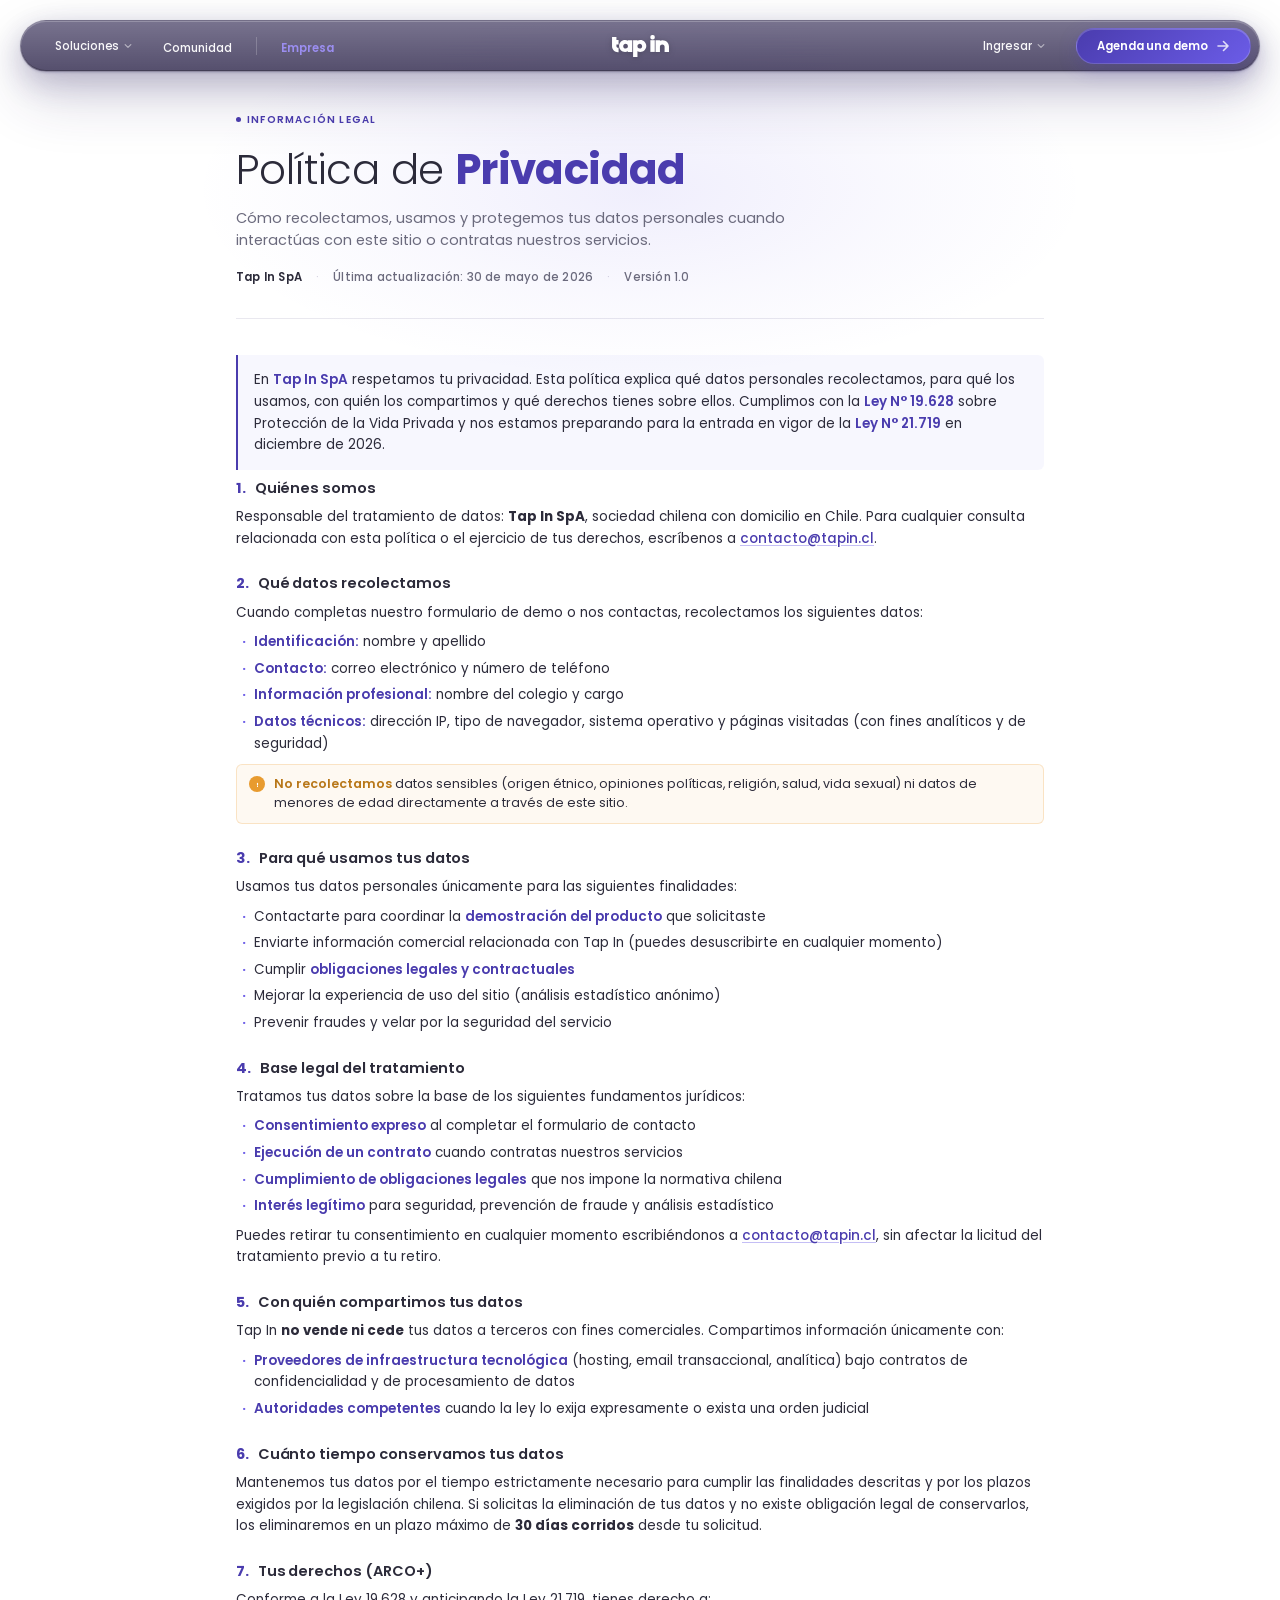
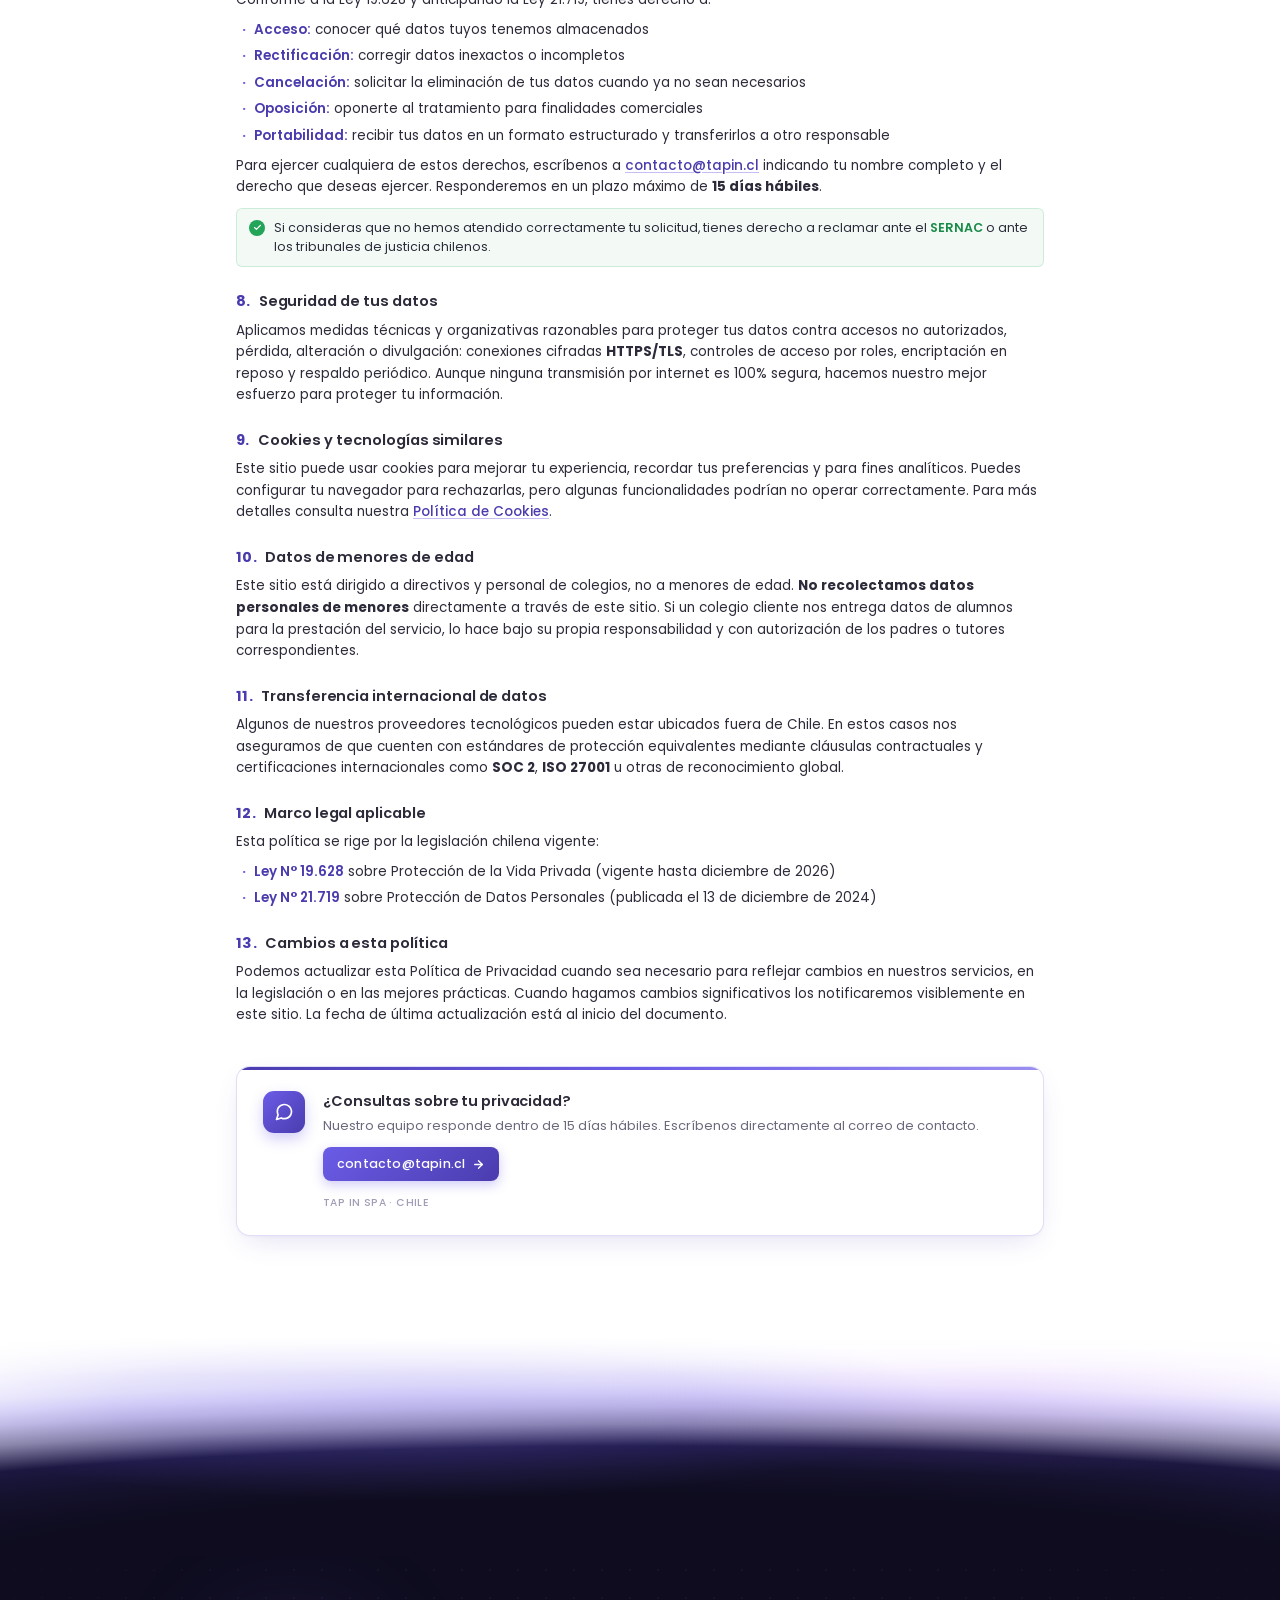
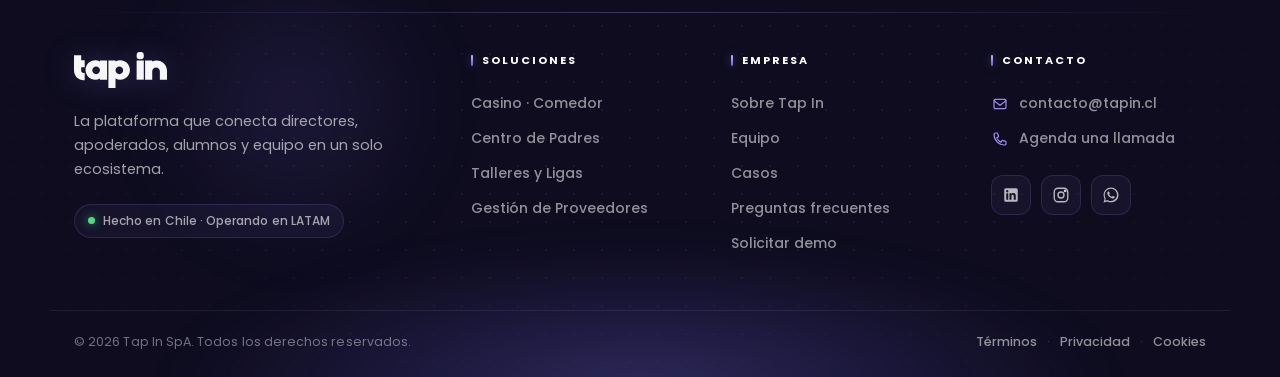
==== privacidad.html @ 7c0d34db "Add files via upload" ====
<!DOCTYPE html>
<html lang="es">
<head>
  <meta charset="UTF-8" />
  <meta name="viewport" content="width=device-width, initial-scale=1.0" />
  <meta name="theme-color" content="#F2F1F8" />
  <title>Política de Privacidad — Tap In</title>
  <meta name="description" content="Política de Privacidad de Tap In SpA. Cómo recolectamos, usamos y protegemos tus datos personales conforme a la Ley 19.628 y la Ley 21.719 de Chile." />
  <link rel="preconnect" href="https://fonts.googleapis.com" />
  <link rel="preconnect" href="https://fonts.gstatic.com" crossorigin />
  <link href="https://fonts.googleapis.com/css2?family=Poppins:wght@300;400;500;600;700;800&display=swap" rel="stylesheet" />
  <link rel="stylesheet" href="css/styles.css?v=20260530c" />
  <style>
    /* ───────── Legal page · privacidad ─────────
       Tipografía sobria estilo documento legal. Single column · compacto. */

    .legal-shell{
      min-height:calc(100vh - 1px);
      /* padding-bottom 320 → matchea section-objeciones del home · deja
         espacio para el ::after de 220px (transición atmósferica) +
         ~100px de aire blanco arriba para que se sienta natural. */
      padding:104px 0 320px;
      position:relative;
      background:#FFFFFF;
    }

    /* Glow ambient muy sutil detrás del hero */
    .legal-shell::before{
      content:"";
      position:absolute;
      top:0; left:50%;
      width:900px;height:380px;
      background:radial-gradient(ellipse at center,
                  rgba(107,92,231,0.10) 0%,
                  rgba(107,92,231,0.04) 40%,
                  transparent 70%);
      transform:translateX(-50%);
      pointer-events:none;
      z-index:0;
    }

    /* Atmospheric transition white → dark (mirror del home section-objeciones::after)
       3 layers · white dissolve top + radial blooms morados + dark canvas desde abajo */
    .legal-shell::after{
      content:"";
      position:absolute;
      bottom:0; left:0; right:0;
      height:220px;
      background:
        /* White dissolve top · matchea el wrapper */
        linear-gradient(180deg,
          #FFFFFF 0%,
          rgba(255,255,255,0.92) 2%,
          rgba(255,255,255,0.55) 8%,
          transparent 18%,
          transparent 100%),
        /* Off-center bloom 1 (izq superior) */
        radial-gradient(ellipse 55% 60% at 32% 30%,
          rgba(155,142,240,0.30) 0%,
          rgba(107,92,231,0.14) 42%,
          transparent 75%),
        /* Off-center bloom 2 (der superior) */
        radial-gradient(ellipse 45% 50% at 78% 26%,
          rgba(192,132,252,0.16) 0%,
          transparent 75%),
        /* Dark canvas radial from below · termina en #0E0C1E sólido */
        radial-gradient(ellipse 140% 100% at 50% 110%,
          #0E0C1E 0%,
          #0E0C1E 38%,
          #14112C 50%,
          #1B1740 60%,
          rgba(45,37,96,0.55) 70%,
          rgba(74,60,174,0.32) 78%,
          rgba(107,92,231,0.20) 84%,
          rgba(155,142,240,0.12) 89%,
          rgba(155,142,240,0.06) 93%,
          rgba(155,142,240,0.02) 97%,
          transparent 100%);
      pointer-events:none;
      z-index:1;
    }

    .legal-container{
      max-width:880px;
      margin:0 auto;
      padding:0 36px;
      position:relative;
      z-index:2;
    }

    /* ─── Hero compacto ─── */
    .legal-hero{
      text-align:left;
      padding:0 0 32px;
      border-bottom:1px solid rgba(45,37,96,0.10);
      margin-bottom:36px;
      opacity:0;
      transform:translateY(10px);
      animation:legalFadeUp 620ms cubic-bezier(0.22, 1, 0.36, 1) forwards;
    }
    .legal-kicker{
      display:inline-flex;
      align-items:center;
      gap:6px;
      font-size:10px;
      font-weight:600;
      letter-spacing:1.2px;
      text-transform:uppercase;
      color:var(--c-main,#4A3CAE);
      margin-bottom:18px;
    }
    .legal-kicker::before{
      content:"";
      width:5px;height:5px;border-radius:50%;
      background:var(--c-main,#4A3CAE);
    }
    .legal-hero h1{
      font-size:clamp(30px, 4vw, 42px);
      font-weight:300;             /* "Política de" liviano */
      letter-spacing:-0.6px;
      line-height:1.12;
      color:var(--c-text,#2C2B3A);
      margin:0 0 14px;
    }
    .legal-hero h1 .hl{
      font-weight:700;             /* "Privacidad" con peso */
      color:var(--c-main,#4A3CAE);
    }
    .legal-hero-sub{
      font-size:14.5px;
      font-weight:400;
      line-height:1.55;
      color:var(--c-muted,#6B6A7D);
      max-width:560px;
      margin:0 0 18px;
    }
    .legal-hero-meta{
      display:flex;
      align-items:center;
      gap:14px;
      font-size:11.5px;
      font-weight:500;
      color:var(--c-muted,#6B6A7D);
      letter-spacing:0.2px;
    }
    .legal-hero-meta strong{
      color:var(--c-text,#2C2B3A);
      font-weight:600;
    }
    .legal-hero-meta span.sep{
      color:rgba(45,37,96,0.20);
    }

    /* ─── Contenido ─── */
    .legal-content{
      opacity:0;
      transform:translateY(10px);
      animation:legalFadeUp 620ms cubic-bezier(0.22, 1, 0.36, 1) 80ms forwards;
    }

    .legal-intro{
      font-size:13.5px;
      font-weight:400;
      line-height:1.6;
      color:var(--c-text,#2C2B3A);
      margin:0 0 28px;
      padding:14px 16px;
      background:rgba(107,92,231,0.05);
      border-left:2px solid var(--c-main,#4A3CAE);
      border-radius:0 6px 6px 0;
    }
    .legal-intro strong{ color:var(--c-main,#4A3CAE); font-weight:600; }

    .legal-section{
      scroll-margin-top:88px;
      margin-bottom:24px;
    }
    .legal-content h2{
      font-size:14.5px;
      font-weight:600;
      color:var(--c-text,#2C2B3A);
      letter-spacing:-0.05px;
      margin:0 0 8px;
      line-height:1.4;
    }
    .legal-num{
      display:inline;
      color:var(--c-main,#4A3CAE);
      font-weight:700;
      margin-right:8px;
      letter-spacing:0.3px;
    }
    .legal-content p{
      font-size:13.5px;
      font-weight:400;
      line-height:1.6;
      color:var(--c-text,#2C2B3A);
      margin:0 0 8px;
    }
    .legal-content p:last-child{ margin-bottom:0; }
    .legal-content ul{
      margin:6px 0 8px;
      padding-left:18px;
      list-style:none;
      font-size:13.5px;
      line-height:1.6;
      color:var(--c-text,#2C2B3A);
    }
    .legal-content ul li{
      position:relative;
      padding-left:0;
      margin-bottom:5px;
    }
    .legal-content ul li::before{
      content:"·";
      position:absolute;
      left:-12px; top:0;
      font-weight:700;
      color:var(--c-mid,#6B5CE7);
    }
    .legal-content ul li strong{ color:var(--c-main,#4A3CAE); font-weight:600; }
    .legal-content a{
      color:var(--c-main,#4A3CAE);
      text-decoration:underline;
      text-decoration-thickness:1px;
      text-underline-offset:2px;
      text-decoration-color:rgba(107,92,231,0.40);
      font-weight:500;
      transition:color 200ms ease-out, text-decoration-color 200ms ease-out;
    }
    .legal-content a:hover{
      color:var(--c-mid,#6B5CE7);
      text-decoration-color:var(--c-mid,#6B5CE7);
    }

    /* ─── Callouts (info / warning) ─── */
    .legal-callout{
      display:flex;
      gap:9px;
      align-items:flex-start;
      padding:10px 12px;
      margin:10px 0 4px;
      background:rgba(34,164,89,0.05);
      border:1px solid rgba(34,164,89,0.18);
      border-radius:6px;
      font-size:12.5px;
      font-weight:400;
      line-height:1.5;
      color:var(--c-text,#2C2B3A);
    }
    .legal-callout-icon{
      width:16px;height:16px;border-radius:50%;
      background:#22A459;
      color:#FFFFFF;
      display:flex;align-items:center;justify-content:center;
      flex-shrink:0;
      margin-top:1px;
    }
    .legal-callout-icon svg{ width:9px; height:9px; }
    .legal-callout strong{ color:#1A8A49; font-weight:600; }

    .legal-callout--warning{
      background:rgba(232,155,47,0.06);
      border-color:rgba(232,155,47,0.24);
    }
    .legal-callout--warning .legal-callout-icon{ background:#E89B2F; }
    .legal-callout--warning strong{ color:#B87718; font-weight:600; }

    /* ─── Contact box final · refinado ─── */
    .legal-contact-box{
      margin-top:40px;
      padding:24px 26px;
      background:#FFFFFF;
      border:1px solid rgba(107,92,231,0.20);
      border-radius:14px;
      position:relative;
      overflow:hidden;
      box-shadow:0 10px 30px -10px rgba(74,60,174,0.20),
                 0 1px 3px rgba(45,37,96,0.04);
    }
    .legal-contact-box::before{
      content:"";
      position:absolute;
      top:0; left:0; right:0;
      height:3px;
      background:linear-gradient(90deg, var(--c-main,#4A3CAE) 0%, var(--c-mid,#6B5CE7) 50%, var(--c-light,#9B8EF0) 100%);
    }
    .legal-contact-inner{
      display:flex;
      gap:18px;
      align-items:flex-start;
    }
    .legal-contact-icon{
      width:42px;height:42px;border-radius:11px;
      background:linear-gradient(135deg, var(--c-mid,#6B5CE7), var(--c-main,#4A3CAE));
      color:#FFFFFF;
      display:flex;align-items:center;justify-content:center;
      flex-shrink:0;
      box-shadow:0 6px 14px rgba(107,92,231,0.30);
    }
    .legal-contact-icon svg{ width:20px; height:20px; }
    .legal-contact-text{ flex:1; min-width:0; }
    .legal-contact-text h3{
      font-size:14.5px;
      font-weight:600;
      color:var(--c-text,#2C2B3A);
      margin:0 0 4px;
      letter-spacing:-0.1px;
    }
    .legal-contact-text p{
      font-size:13px;
      font-weight:400;
      color:var(--c-muted,#6B6A7D);
      margin:0 0 12px;
      line-height:1.5;
    }
    .legal-contact-cta{
      display:inline-flex;
      align-items:center;
      gap:7px;
      padding:8px 14px;
      background:linear-gradient(135deg, var(--c-mid,#6B5CE7), var(--c-main,#4A3CAE));
      color:#FFFFFF !important;
      border:none;
      border-radius:8px;
      font-family:'Poppins',sans-serif;
      font-size:12.5px;
      font-weight:600;
      letter-spacing:0.2px;
      text-decoration:none !important;
      box-shadow:0 4px 12px rgba(107,92,231,0.32);
      transition:transform 220ms cubic-bezier(0.34, 1.56, 0.64, 1), box-shadow 220ms ease-out;
    }
    .legal-contact-cta:hover{
      transform:translateY(-1px);
      box-shadow:0 7px 18px rgba(107,92,231,0.42);
    }
    .legal-contact-cta svg{ width:13px; height:13px; }
    .legal-contact-fineprint{
      font-size:10.5px !important;
      font-weight:500 !important;
      color:rgba(45,37,96,0.45) !important;
      letter-spacing:0.4px;
      text-transform:uppercase;
      margin:14px 0 0 !important;
    }

    @keyframes legalFadeUp{
      to{ opacity:1; transform:translateY(0); }
    }

    /* ─── Mobile ─── */
    @media (max-width: 600px){
      .legal-shell{ padding-top:88px; }
      .legal-container{ padding:0 22px; }
      .legal-hero{ padding-bottom:24px; margin-bottom:28px; }
      .legal-hero-meta{ flex-wrap:wrap; gap:8px; }
      .legal-contact-inner{ flex-direction:column; gap:14px; }
    }

    @media (prefers-reduced-motion: reduce){
      .legal-hero, .legal-content{
        opacity:1;
        transform:none;
        animation:none;
      }
    }
  </style>
</head>
<body>

  <!-- NAVBAR -->
  <div class="nav-shield" aria-hidden="true"></div>
  <nav class="navbar" id="navbar">
    <div class="nav-inner">
      <span class="nav-glass-sheen" aria-hidden="true"></span>
      <span class="nav-glass-grain" aria-hidden="true"></span>
      <a href="index.html" class="nav-logo" aria-label="Tap In — inicio">
        <span class="nav-wordmark" role="img" aria-label="tap in"></span>
      </a>
      <ul class="nav-links">
        <li class="nav-li nav-li--has-dd">
          <button type="button" class="nav-link nav-link--toggle" aria-haspopup="true" aria-expanded="false" id="navSolucionesTrigger">
            <span>Soluciones</span>
            <svg class="nav-chev" width="10" height="10" viewBox="0 0 14 14" fill="none" aria-hidden="true"><path d="M3 5l4 4 4-4" stroke="currentColor" stroke-width="1.6" stroke-linecap="round" stroke-linejoin="round"/></svg>
          </button>
          <div class="nav-dropdown" role="menu" aria-labelledby="navSolucionesTrigger">
            <a class="nav-dd-item" href="comedor-escolar.html" role="menuitem">Comedor Escolar</a>
            <a class="nav-dd-item" href="centro-de-padres.html" role="menuitem">Centro de Padres</a>
            <a class="nav-dd-item" href="gestion-de-proveedores.html" role="menuitem">Gestión de Proveedores</a>
            <a class="nav-dd-item" href="ligas-y-talleres.html" role="menuitem">Talleres y Ligas</a>
          </div>
        </li>
        <li class="nav-li"><a href="index.html#colegios" class="nav-link">Comunidad</a></li>
        <li class="nav-li nav-li--divider" aria-hidden="true"></li>
        <li class="nav-li nav-li--empresa"><a href="empresa.html" class="nav-link">Empresa</a></li>
        <li class="btn-nav-mobile-wrap"><a href="index.html#contacto" class="btn-nav-mobile">Agenda una demo</a></li>
      </ul>
      <div class="nav-cta-group">
        <div class="nav-li nav-li--has-dd nav-cta-ingresar">
          <button type="button" class="nav-link nav-link--toggle" id="navIngresarTrigger" aria-haspopup="true" aria-expanded="false">
            <span>Ingresar</span>
            <svg class="nav-chev" width="10" height="10" viewBox="0 0 14 14" fill="none" aria-hidden="true"><path d="M3 5l4 4 4-4" stroke="currentColor" stroke-width="1.6" stroke-linecap="round" stroke-linejoin="round"/></svg>
          </button>
          <div class="nav-dropdown" role="menu" aria-labelledby="navIngresarTrigger">
            <a class="nav-dd-item" href="https://colegios.tapin.cl/admin/login" target="_blank" rel="noopener" role="menuitem">Portal Administrativo</a>
            <a class="nav-dd-item" href="https://colegios.tapin.cl/" target="_blank" rel="noopener" role="menuitem">Ingresa como Apoderado</a>
          </div>
        </div>
        <a href="index.html#contacto" class="btn-nav">
          <span>Agenda una demo</span>
          <svg class="btn-nav-arrow" width="14" height="14" viewBox="0 0 14 14" fill="none" xmlns="http://www.w3.org/2000/svg">
            <path d="M2 7H12M12 7L7.5 2.5M12 7L7.5 11.5" stroke="currentColor" stroke-width="1.6" stroke-linecap="round" stroke-linejoin="round"/>
          </svg>
        </a>
      </div>
      <button class="nav-toggle" id="navToggle" aria-label="Menú">
        <span></span><span></span><span></span>
      </button>
    </div>
  </nav>

  <main class="legal-shell">
    <div class="legal-container">

      <header class="legal-hero">
        <span class="legal-kicker">Información legal</span>
        <h1>Política de <span class="hl">Privacidad</span></h1>
        <p class="legal-hero-sub">
          Cómo recolectamos, usamos y protegemos tus datos personales cuando interactúas con este sitio o contratas nuestros servicios.
        </p>
        <div class="legal-hero-meta">
          <strong>Tap In SpA</strong>
          <span class="sep" aria-hidden="true">·</span>
          <span>Última actualización: 30 de mayo de 2026</span>
          <span class="sep" aria-hidden="true">·</span>
          <span>Versión 1.0</span>
        </div>
      </header>

      <article class="legal-content">

        <p class="legal-intro">
          En <strong>Tap In SpA</strong> respetamos tu privacidad. Esta política explica qué datos personales recolectamos, para qué los usamos, con quién los compartimos y qué derechos tienes sobre ellos. Cumplimos con la <strong>Ley N° 19.628</strong> sobre Protección de la Vida Privada y nos estamos preparando para la entrada en vigor de la <strong>Ley N° 21.719</strong> en diciembre de 2026.
        </p>

        <section class="legal-section" id="sec-1">
          <h2><span class="legal-num">1.</span>Quiénes somos</h2>
          <p>
            Responsable del tratamiento de datos: <strong>Tap In SpA</strong>, sociedad chilena con domicilio en Chile. Para cualquier consulta relacionada con esta política o el ejercicio de tus derechos, escríbenos a <a href="mailto:contacto@tapin.cl">contacto@tapin.cl</a>.
          </p>
        </section>

        <section class="legal-section" id="sec-2">
          <h2><span class="legal-num">2.</span>Qué datos recolectamos</h2>
          <p>Cuando completas nuestro formulario de demo o nos contactas, recolectamos los siguientes datos:</p>
          <ul>
            <li><strong>Identificación:</strong> nombre y apellido</li>
            <li><strong>Contacto:</strong> correo electrónico y número de teléfono</li>
            <li><strong>Información profesional:</strong> nombre del colegio y cargo</li>
            <li><strong>Datos técnicos:</strong> dirección IP, tipo de navegador, sistema operativo y páginas visitadas (con fines analíticos y de seguridad)</li>
          </ul>
          <div class="legal-callout legal-callout--warning">
            <span class="legal-callout-icon" aria-hidden="true">
              <svg viewBox="0 0 24 24" fill="none" stroke="currentColor" stroke-width="3" stroke-linecap="round"><line x1="12" y1="9" x2="12" y2="13"/><line x1="12" y1="17" x2="12.01" y2="17"/></svg>
            </span>
            <span><strong>No recolectamos</strong> datos sensibles (origen étnico, opiniones políticas, religión, salud, vida sexual) ni datos de menores de edad directamente a través de este sitio.</span>
          </div>
        </section>

        <section class="legal-section" id="sec-3">
          <h2><span class="legal-num">3.</span>Para qué usamos tus datos</h2>
          <p>Usamos tus datos personales únicamente para las siguientes finalidades:</p>
          <ul>
            <li>Contactarte para coordinar la <strong>demostración del producto</strong> que solicitaste</li>
            <li>Enviarte información comercial relacionada con Tap In (puedes desuscribirte en cualquier momento)</li>
            <li>Cumplir <strong>obligaciones legales y contractuales</strong></li>
            <li>Mejorar la experiencia de uso del sitio (análisis estadístico anónimo)</li>
            <li>Prevenir fraudes y velar por la seguridad del servicio</li>
          </ul>
        </section>

        <section class="legal-section" id="sec-4">
          <h2><span class="legal-num">4.</span>Base legal del tratamiento</h2>
          <p>Tratamos tus datos sobre la base de los siguientes fundamentos jurídicos:</p>
          <ul>
            <li><strong>Consentimiento expreso</strong> al completar el formulario de contacto</li>
            <li><strong>Ejecución de un contrato</strong> cuando contratas nuestros servicios</li>
            <li><strong>Cumplimiento de obligaciones legales</strong> que nos impone la normativa chilena</li>
            <li><strong>Interés legítimo</strong> para seguridad, prevención de fraude y análisis estadístico</li>
          </ul>
          <p>Puedes retirar tu consentimiento en cualquier momento escribiéndonos a <a href="mailto:contacto@tapin.cl">contacto@tapin.cl</a>, sin afectar la licitud del tratamiento previo a tu retiro.</p>
        </section>

        <section class="legal-section" id="sec-5">
          <h2><span class="legal-num">5.</span>Con quién compartimos tus datos</h2>
          <p>
            Tap In <strong>no vende ni cede</strong> tus datos a terceros con fines comerciales. Compartimos información únicamente con:
          </p>
          <ul>
            <li><strong>Proveedores de infraestructura tecnológica</strong> (hosting, email transaccional, analítica) bajo contratos de confidencialidad y de procesamiento de datos</li>
            <li><strong>Autoridades competentes</strong> cuando la ley lo exija expresamente o exista una orden judicial</li>
          </ul>
        </section>

        <section class="legal-section" id="sec-6">
          <h2><span class="legal-num">6.</span>Cuánto tiempo conservamos tus datos</h2>
          <p>
            Mantenemos tus datos por el tiempo estrictamente necesario para cumplir las finalidades descritas y por los plazos exigidos por la legislación chilena. Si solicitas la eliminación de tus datos y no existe obligación legal de conservarlos, los eliminaremos en un plazo máximo de <strong>30 días corridos</strong> desde tu solicitud.
          </p>
        </section>

        <section class="legal-section" id="sec-7">
          <h2><span class="legal-num">7.</span>Tus derechos (ARCO+)</h2>
          <p>Conforme a la Ley 19.628 y anticipando la Ley 21.719, tienes derecho a:</p>
          <ul>
            <li><strong>Acceso:</strong> conocer qué datos tuyos tenemos almacenados</li>
            <li><strong>Rectificación:</strong> corregir datos inexactos o incompletos</li>
            <li><strong>Cancelación:</strong> solicitar la eliminación de tus datos cuando ya no sean necesarios</li>
            <li><strong>Oposición:</strong> oponerte al tratamiento para finalidades comerciales</li>
            <li><strong>Portabilidad:</strong> recibir tus datos en un formato estructurado y transferirlos a otro responsable</li>
          </ul>
          <p>
            Para ejercer cualquiera de estos derechos, escríbenos a <a href="mailto:contacto@tapin.cl">contacto@tapin.cl</a> indicando tu nombre completo y el derecho que deseas ejercer. Responderemos en un plazo máximo de <strong>15 días hábiles</strong>.
          </p>
          <div class="legal-callout">
            <span class="legal-callout-icon" aria-hidden="true">
              <svg viewBox="0 0 24 24" fill="none" stroke="currentColor" stroke-width="3" stroke-linecap="round" stroke-linejoin="round"><polyline points="20 6 9 17 4 12"/></svg>
            </span>
            <span>Si consideras que no hemos atendido correctamente tu solicitud, tienes derecho a reclamar ante el <strong>SERNAC</strong> o ante los tribunales de justicia chilenos.</span>
          </div>
        </section>

        <section class="legal-section" id="sec-8">
          <h2><span class="legal-num">8.</span>Seguridad de tus datos</h2>
          <p>
            Aplicamos medidas técnicas y organizativas razonables para proteger tus datos contra accesos no autorizados, pérdida, alteración o divulgación: conexiones cifradas <strong>HTTPS/TLS</strong>, controles de acceso por roles, encriptación en reposo y respaldo periódico. Aunque ninguna transmisión por internet es 100% segura, hacemos nuestro mejor esfuerzo para proteger tu información.
          </p>
        </section>

        <section class="legal-section" id="sec-9">
          <h2><span class="legal-num">9.</span>Cookies y tecnologías similares</h2>
          <p>
            Este sitio puede usar cookies para mejorar tu experiencia, recordar tus preferencias y para fines analíticos. Puedes configurar tu navegador para rechazarlas, pero algunas funcionalidades podrían no operar correctamente. Para más detalles consulta nuestra <a href="cookies.html">Política de Cookies</a>.
          </p>
        </section>

        <section class="legal-section" id="sec-10">
          <h2><span class="legal-num">10.</span>Datos de menores de edad</h2>
          <p>
            Este sitio está dirigido a directivos y personal de colegios, no a menores de edad. <strong>No recolectamos datos personales de menores</strong> directamente a través de este sitio. Si un colegio cliente nos entrega datos de alumnos para la prestación del servicio, lo hace bajo su propia responsabilidad y con autorización de los padres o tutores correspondientes.
          </p>
        </section>

        <section class="legal-section" id="sec-11">
          <h2><span class="legal-num">11.</span>Transferencia internacional de datos</h2>
          <p>
            Algunos de nuestros proveedores tecnológicos pueden estar ubicados fuera de Chile. En estos casos nos aseguramos de que cuenten con estándares de protección equivalentes mediante cláusulas contractuales y certificaciones internacionales como <strong>SOC 2</strong>, <strong>ISO 27001</strong> u otras de reconocimiento global.
          </p>
        </section>

        <section class="legal-section" id="sec-12">
          <h2><span class="legal-num">12.</span>Marco legal aplicable</h2>
          <p>Esta política se rige por la legislación chilena vigente:</p>
          <ul>
            <li><strong>Ley N° 19.628</strong> sobre Protección de la Vida Privada (vigente hasta diciembre de 2026)</li>
            <li><strong>Ley N° 21.719</strong> sobre Protección de Datos Personales (publicada el 13 de diciembre de 2024)</li>
          </ul>
        </section>

        <section class="legal-section" id="sec-13">
          <h2><span class="legal-num">13.</span>Cambios a esta política</h2>
          <p>
            Podemos actualizar esta Política de Privacidad cuando sea necesario para reflejar cambios en nuestros servicios, en la legislación o en las mejores prácticas. Cuando hagamos cambios significativos los notificaremos visiblemente en este sitio. La fecha de última actualización está al inicio del documento.
          </p>
        </section>

        <!-- ─── Contact box final · refinado ─── -->
        <div class="legal-contact-box">
          <div class="legal-contact-inner">
            <div class="legal-contact-icon" aria-hidden="true">
              <svg viewBox="0 0 24 24" fill="none" stroke="currentColor" stroke-width="2" stroke-linecap="round" stroke-linejoin="round">
                <path d="M21 11.5a8.38 8.38 0 0 1-.9 3.8 8.5 8.5 0 0 1-7.6 4.7 8.38 8.38 0 0 1-3.8-.9L3 21l1.9-5.7a8.38 8.38 0 0 1-.9-3.8 8.5 8.5 0 0 1 4.7-7.6 8.38 8.38 0 0 1 3.8-.9h.5a8.48 8.48 0 0 1 8 8v.5z"/>
              </svg>
            </div>
            <div class="legal-contact-text">
              <h3>¿Consultas sobre tu privacidad?</h3>
              <p>Nuestro equipo responde dentro de 15 días hábiles. Escríbenos directamente al correo de contacto.</p>
              <a class="legal-contact-cta" href="mailto:contacto@tapin.cl">
                contacto@tapin.cl
                <svg viewBox="0 0 24 24" fill="none" stroke="currentColor" stroke-width="2.4" stroke-linecap="round" stroke-linejoin="round">
                  <line x1="5" y1="12" x2="19" y2="12"/>
                  <polyline points="12 5 19 12 12 19"/>
                </svg>
              </a>
              <p class="legal-contact-fineprint">Tap In SpA · Chile</p>
            </div>
          </div>
        </div>

      </article>

    </div>
  </main>

  <!-- bg-dark-stack wrapper · paints the dark canvas continuously across
       el footer (mismo patrón que index.html) → footer dark identico al home -->
  <div class="bg-dark-stack">
  <footer class="footer" data-nav-theme="dark">
    <div class="footer-bg" aria-hidden="true">
      <div class="footer-dots"></div>
      <div class="footer-divider"></div>
      <div class="footer-beam"></div>
      <div class="footer-horizon"></div>
    </div>

    <div class="container footer-inner">
      <div class="footer-col footer-col--brand">
        <span class="footer-brand" aria-label="Tap In">
          <img src="img/wordmark_tapin.svg" alt="tap in" class="footer-wordmark" />
        </span>
        <p class="footer-tagline">La plataforma que conecta directores, apoderados, alumnos y equipo en un solo ecosistema.</p>
        <div class="footer-locale"><span class="locale-dot" aria-hidden="true"></span> Hecho en Chile · Operando en LATAM</div>
      </div>

      <div class="footer-col">
        <h3 class="footer-heading"><span class="heading-accent" aria-hidden="true"></span>Soluciones</h3>
        <a class="footer-link" href="comedor-escolar.html">Casino · Comedor</a>
        <a class="footer-link" href="centro-de-padres.html">Centro de Padres</a>
        <a class="footer-link" href="ligas-y-talleres.html">Talleres y Ligas</a>
        <a class="footer-link" href="gestion-de-proveedores.html">Gestión de Proveedores</a>
      </div>

      <div class="footer-col">
        <h3 class="footer-heading"><span class="heading-accent" aria-hidden="true"></span>Empresa</h3>
        <a class="footer-link" href="empresa.html">Sobre Tap In</a>
        <a class="footer-link" href="empresa.html#equipo">Equipo</a>
        <a class="footer-link" href="index.html#colegios">Casos</a>
        <a class="footer-link" href="index.html#objeciones">Preguntas frecuentes</a>
        <a class="footer-link" href="index.html#contacto">Solicitar demo</a>
      </div>

      <div class="footer-col">
        <h3 class="footer-heading"><span class="heading-accent" aria-hidden="true"></span>Contacto</h3>
        <a class="footer-link footer-link--icon footer-link--mail" href="mailto:contacto@tapin.cl">
          <span class="contact-icon" aria-hidden="true">
            <svg class="mail-envelope" viewBox="0 0 24 24" fill="none" stroke="currentColor" stroke-width="1.8" stroke-linecap="round" stroke-linejoin="round">
              <rect x="3" y="5" width="18" height="14" rx="2"/>
              <path d="M3 7l9 7 9-7"/>
            </svg>
            <svg class="mail-plane" viewBox="0 0 24 24" fill="none" stroke="currentColor" stroke-width="1.7" stroke-linecap="round" stroke-linejoin="round">
              <path d="M21.5 2.5L11.5 12.5"/>
              <path d="M21.5 2.5L15 21L11.5 12.5L3 8.5L21.5 2.5Z"/>
            </svg>
            <svg class="mail-trail" viewBox="0 0 24 24" fill="none" stroke="currentColor" stroke-width="1.4" stroke-linecap="round" stroke-linejoin="round">
              <path d="M2 18 Q 7 14, 12 12"/>
            </svg>
          </span>
          <span>contacto@tapin.cl</span>
        </a>
        <a class="footer-link footer-link--icon footer-link--call" href="index.html#contacto">
          <span class="contact-icon" aria-hidden="true">
            <span class="call-pulse" aria-hidden="true"></span>
            <svg class="call-svg" viewBox="0 0 24 24" fill="none" stroke="currentColor" stroke-width="1.8" stroke-linecap="round" stroke-linejoin="round"><path d="M3 5a2 2 0 0 1 2-2h2.5a1 1 0 0 1 .96.71l1.4 4.21a1 1 0 0 1-.5 1.21l-2.36 1.18a13 13 0 0 0 6.69 6.69l1.18-2.36a1 1 0 0 1 1.21-.5l4.21 1.4a1 1 0 0 1 .71.96V19a2 2 0 0 1-2 2A16 16 0 0 1 3 5z"/></svg>
          </span>
          Agenda una llamada
        </a>
        <div class="footer-socials">
          <a class="social-btn" href="https://www.linkedin.com/company/tap-in-cl/" target="_blank" rel="noopener noreferrer" aria-label="LinkedIn">
            <svg viewBox="0 0 24 24" fill="currentColor" aria-hidden="true"><path d="M19 3H5a2 2 0 0 0-2 2v14a2 2 0 0 0 2 2h14a2 2 0 0 0 2-2V5a2 2 0 0 0-2-2zM8.34 18.34H5.67V9.67h2.67v8.67zM7 8.5a1.55 1.55 0 1 1 0-3.1 1.55 1.55 0 0 1 0 3.1zm11.34 9.84h-2.67v-4.21c0-1-.02-2.3-1.4-2.3-1.41 0-1.62 1.1-1.62 2.23v4.28H10v-8.67h2.56v1.18h.04c.36-.68 1.23-1.4 2.53-1.4 2.71 0 3.21 1.78 3.21 4.1v4.79z"/></svg>
          </a>
          <a class="social-btn" href="https://www.instagram.com/app.tapin/" target="_blank" rel="noopener noreferrer" aria-label="Instagram">
            <svg viewBox="0 0 24 24" fill="none" stroke="currentColor" stroke-width="1.8" stroke-linecap="round" stroke-linejoin="round" aria-hidden="true"><rect x="3" y="3" width="18" height="18" rx="5"/><circle cx="12" cy="12" r="4"/><circle cx="17.5" cy="6.5" r="1" fill="currentColor"/></svg>
          </a>
          <a class="social-btn" href="https://wa.me/56991365484" target="_blank" rel="noopener noreferrer" aria-label="WhatsApp">
            <svg viewBox="0 0 24 24" fill="currentColor" aria-hidden="true"><path d="M12.04 2C6.58 2 2.14 6.45 2.14 11.91c0 1.75.46 3.45 1.32 4.95L2 22l5.25-1.38c1.45.79 3.08 1.21 4.79 1.21h.01c5.46 0 9.9-4.45 9.9-9.91 0-2.65-1.03-5.14-2.9-7.01A9.82 9.82 0 0 0 12.04 2zm0 18.15h-.01c-1.52 0-3.01-.41-4.32-1.18l-.31-.18-3.21.84.85-3.13-.2-.32a8.18 8.18 0 0 1-1.25-4.36c0-4.52 3.68-8.2 8.21-8.2 2.19 0 4.25.86 5.81 2.41a8.16 8.16 0 0 1 2.41 5.8c0 4.53-3.68 8.22-8.2 8.22zm4.5-6.16c-.25-.12-1.46-.72-1.69-.8-.23-.08-.39-.12-.56.13-.16.25-.64.8-.79.97-.14.16-.29.18-.54.06-.25-.12-1.05-.39-2-1.23-.74-.66-1.24-1.47-1.38-1.72-.14-.25-.02-.39.11-.51.11-.11.25-.29.37-.43.12-.14.16-.25.25-.41.08-.16.04-.31-.02-.43-.06-.12-.55-1.33-.76-1.82-.2-.48-.4-.41-.55-.42l-.47-.01c-.16 0-.43.06-.66.31-.23.25-.86.84-.86 2.05 0 1.21.88 2.38 1 2.55.12.16 1.74 2.66 4.22 3.73.59.25 1.05.4 1.41.52.59.19 1.13.16 1.55.1.47-.07 1.46-.6 1.66-1.18.2-.58.2-1.07.14-1.18-.06-.1-.22-.16-.47-.28z"/></svg>
          </a>
        </div>
      </div>
    </div>

    <div class="footer-bottom">
      <div class="container footer-bottom-inner">
        <span class="footer-copy">© 2026 Tap In SpA. Todos los derechos reservados.</span>
        <div class="footer-legal">
          <a href="terminos.html">Términos</a>
          <span aria-hidden="true">·</span>
          <a href="privacidad.html">Privacidad</a>
          <span aria-hidden="true">·</span>
          <a href="cookies.html">Cookies</a>
        </div>
      </div>
    </div>
  </footer>
  </div><!-- /.bg-dark-stack -->

  <script src="js/main.js?v=20260530c"></script>
  <!-- BUILD SOLO HOME: desactiva links a subpáginas no publicadas (ver el archivo) -->
  <script src="js/solo-home.js?v=1"></script>
</body>
</html>
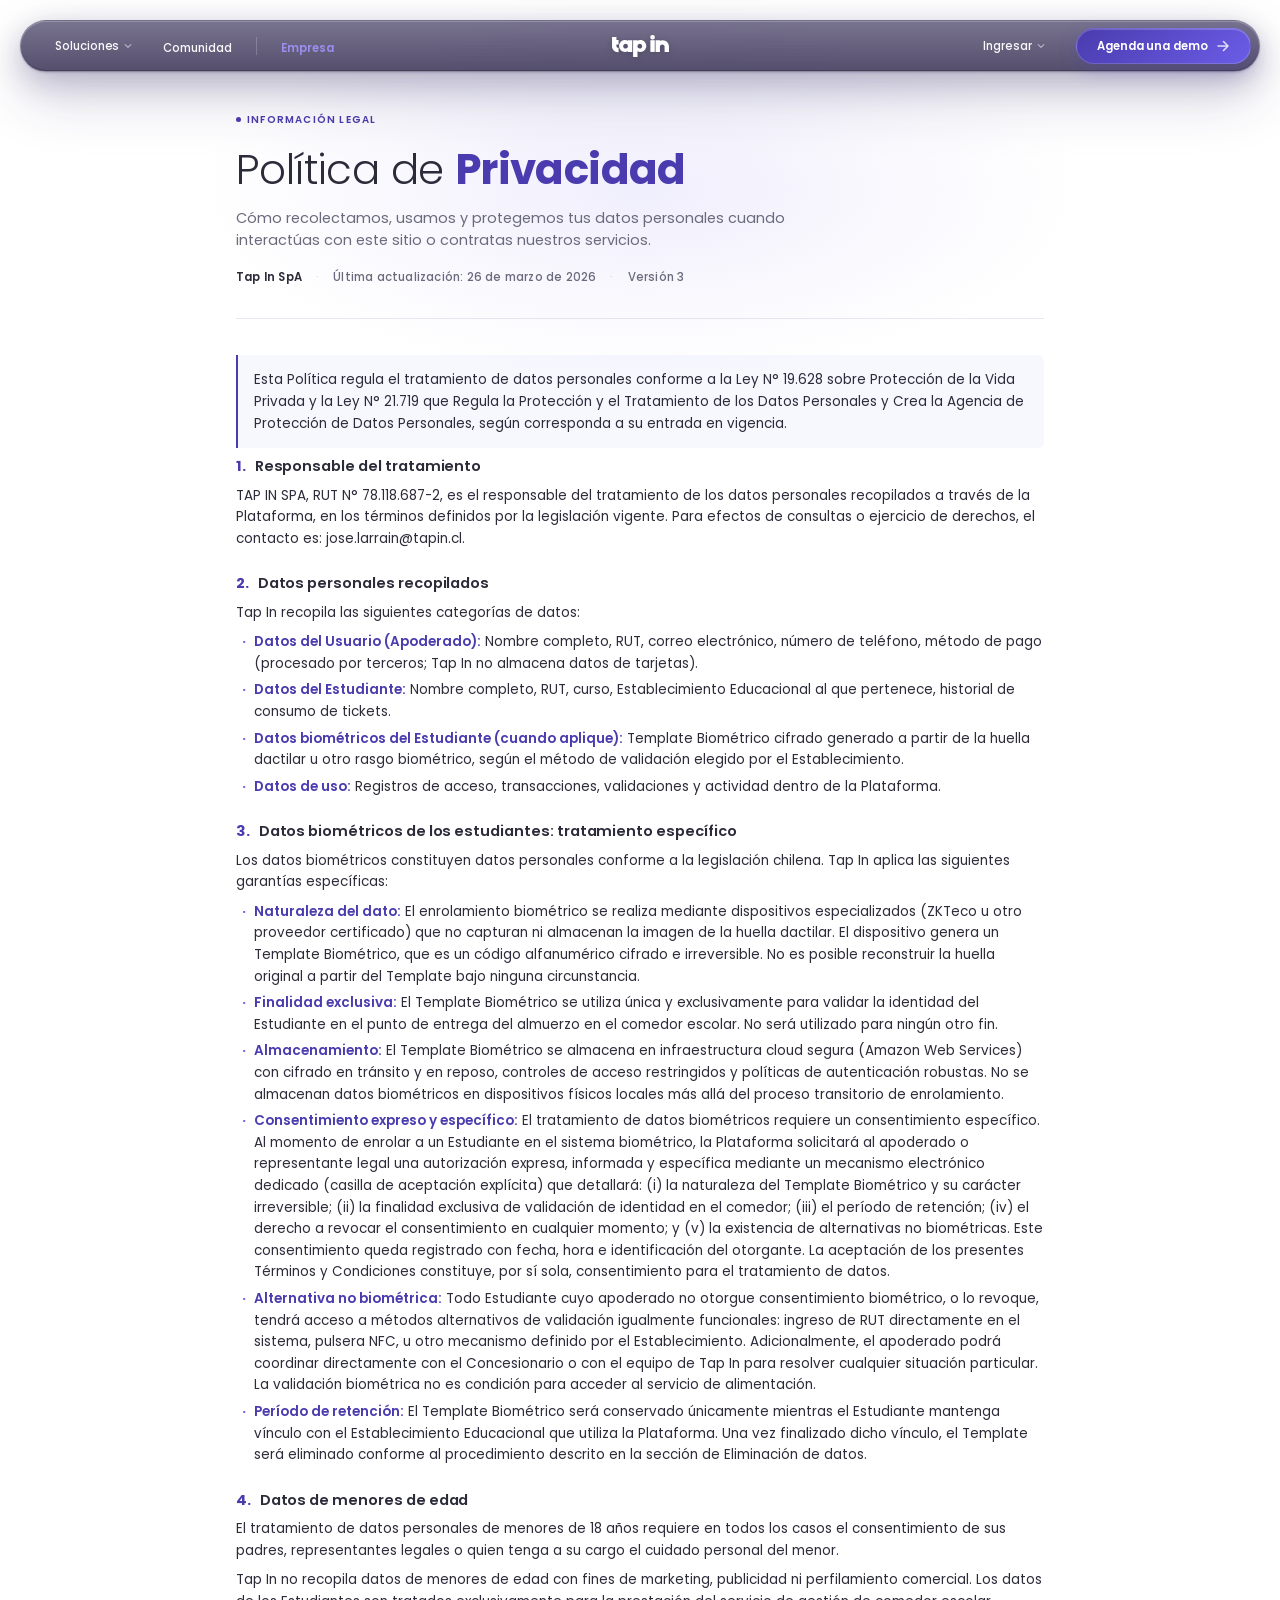
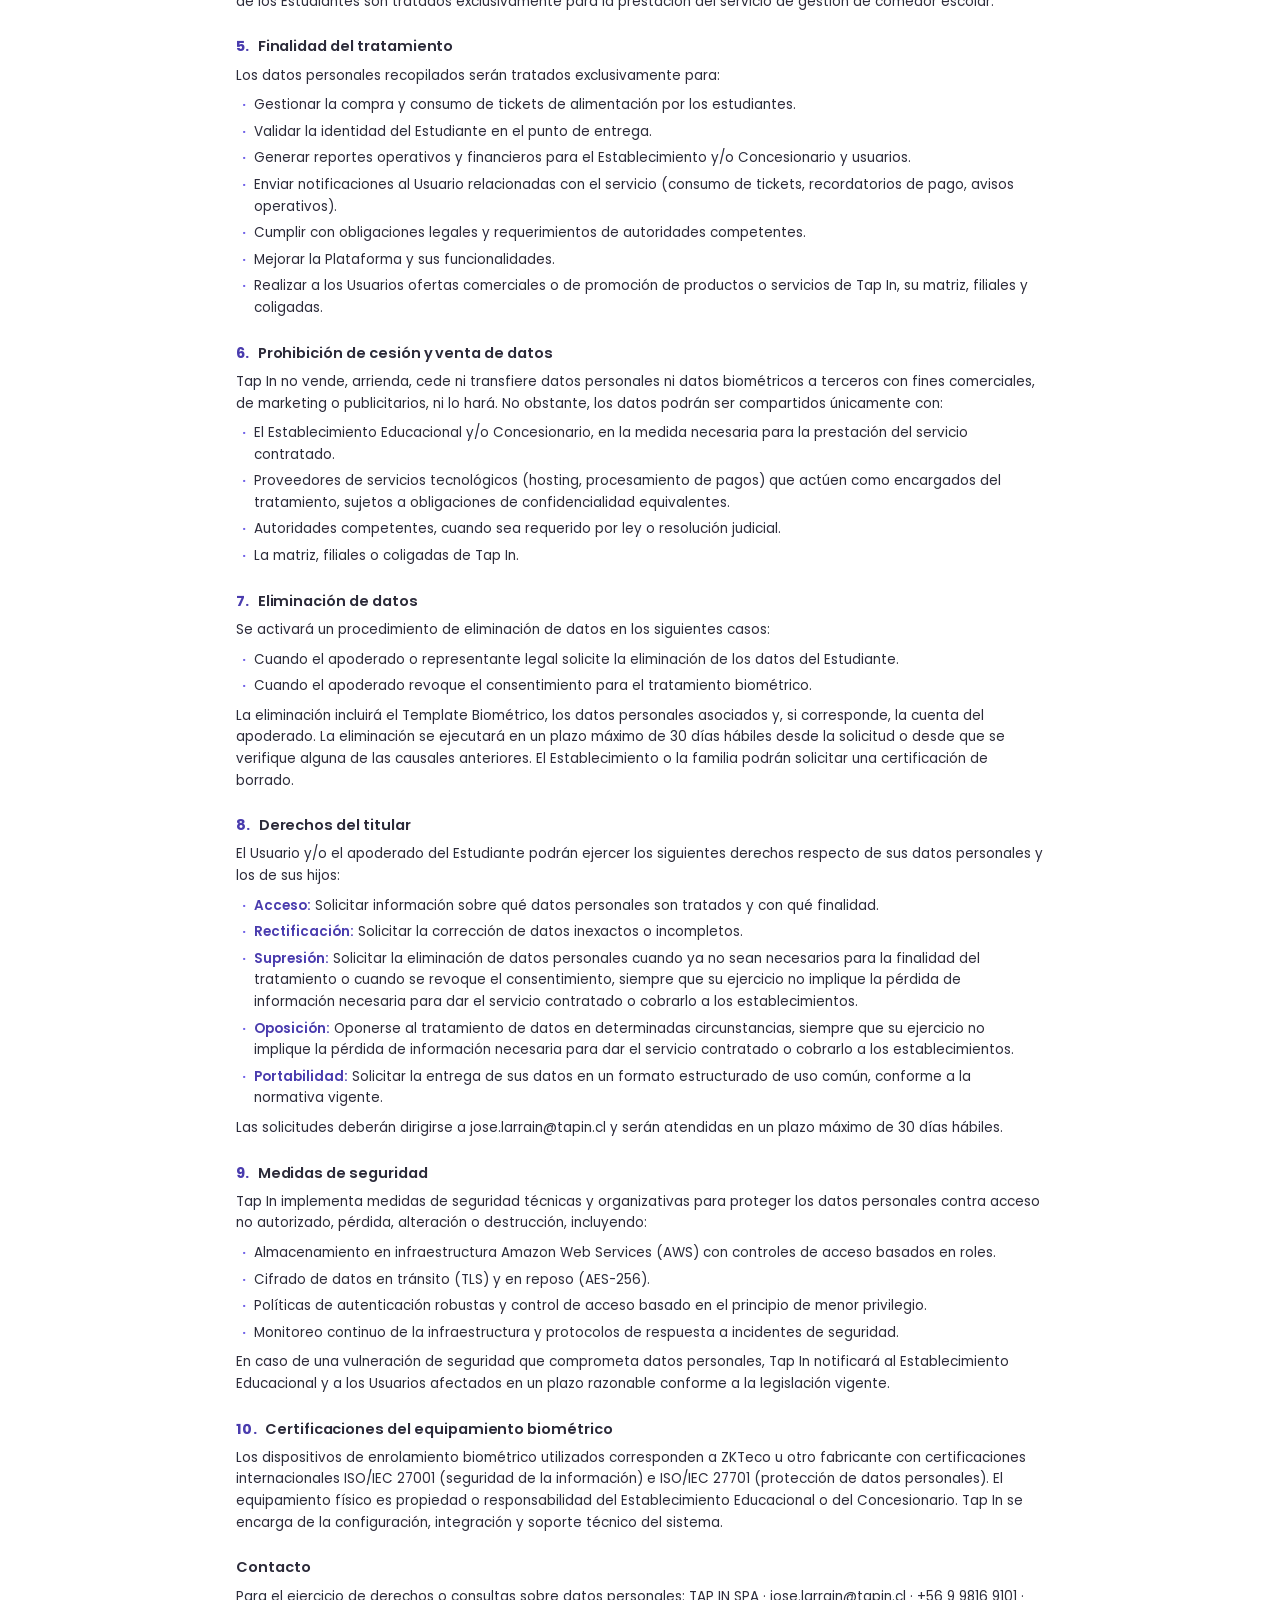
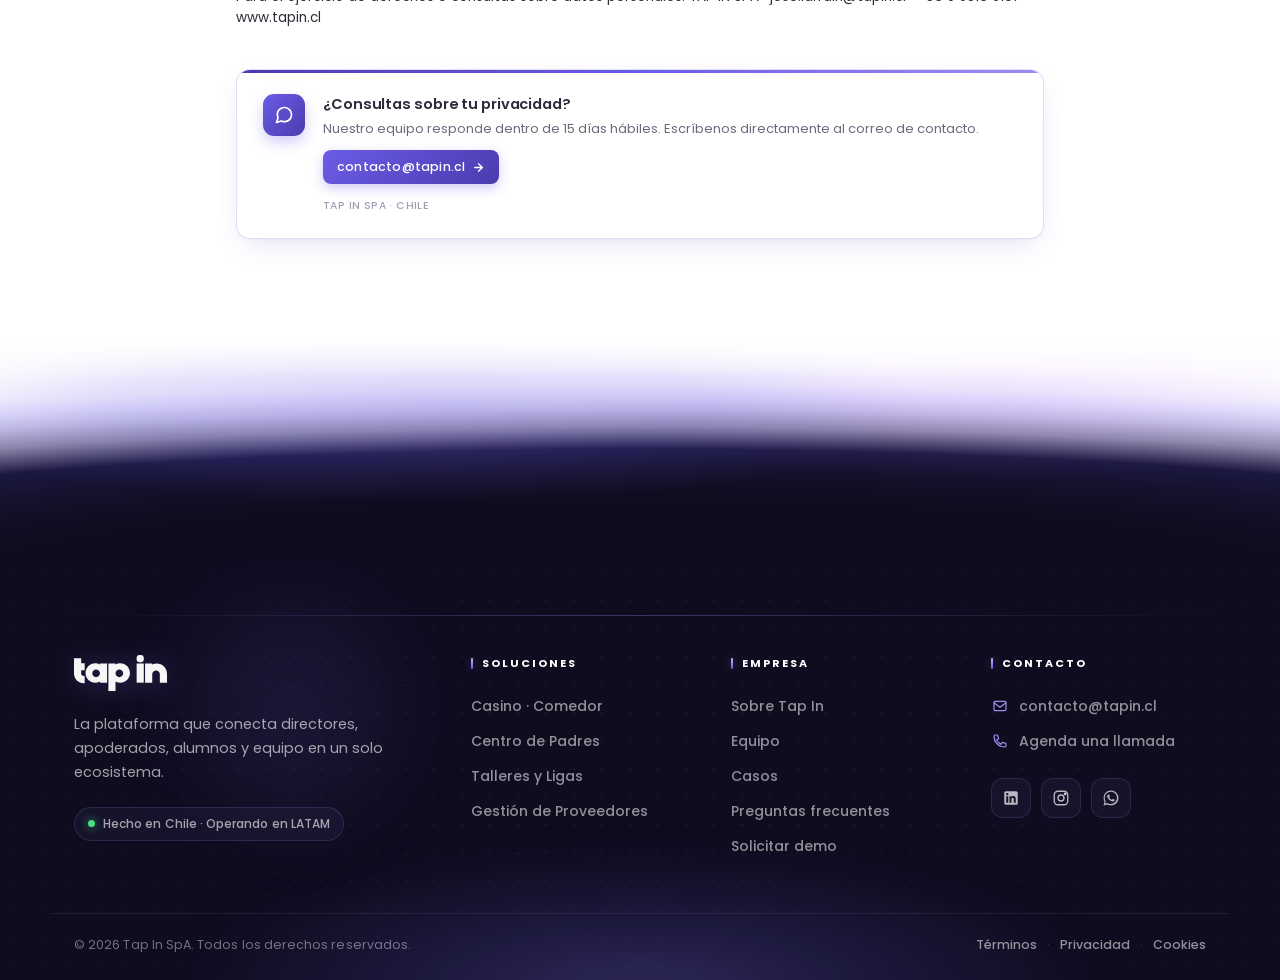
==== commit 2d1a710b: "Add files via upload" ====
--- a/privacidad.html
+++ b/privacidad.html
@@ -432,150 +432,121 @@
         <div class="legal-hero-meta">
           <strong>Tap In SpA</strong>
           <span class="sep" aria-hidden="true">·</span>
-          <span>Última actualización: 30 de mayo de 2026</span>
+          <span>Última actualización: 26 de marzo de 2026</span>
           <span class="sep" aria-hidden="true">·</span>
-          <span>Versión 1.0</span>
+          <span>Versión 3</span>
         </div>
       </header>
 
-      <article class="legal-content">
-
-        <p class="legal-intro">
-          En <strong>Tap In SpA</strong> respetamos tu privacidad. Esta política explica qué datos personales recolectamos, para qué los usamos, con quién los compartimos y qué derechos tienes sobre ellos. Cumplimos con la <strong>Ley N° 19.628</strong> sobre Protección de la Vida Privada y nos estamos preparando para la entrada en vigor de la <strong>Ley N° 21.719</strong> en diciembre de 2026.
-        </p>
+      <article class="legal-content">
+
+        <p class="legal-intro">Esta Política regula el tratamiento de datos personales conforme a la Ley N° 19.628 sobre Protección de la Vida Privada y la Ley N° 21.719 que Regula la Protección y el Tratamiento de los Datos Personales y Crea la Agencia de Protección de Datos Personales, según corresponda a su entrada en vigencia.</p>
 
         <section class="legal-section" id="sec-1">
-          <h2><span class="legal-num">1.</span>Quiénes somos</h2>
-          <p>
-            Responsable del tratamiento de datos: <strong>Tap In SpA</strong>, sociedad chilena con domicilio en Chile. Para cualquier consulta relacionada con esta política o el ejercicio de tus derechos, escríbenos a <a href="mailto:contacto@tapin.cl">contacto@tapin.cl</a>.
-          </p>
+          <h2><span class="legal-num">1.</span>Responsable del tratamiento</h2>
+          <p>TAP IN SPA, RUT N° 78.118.687-2, es el responsable del tratamiento de los datos personales recopilados a través de la Plataforma, en los términos definidos por la legislación vigente. Para efectos de consultas o ejercicio de derechos, el contacto es: jose.larrain@tapin.cl.</p>
         </section>
 
         <section class="legal-section" id="sec-2">
-          <h2><span class="legal-num">2.</span>Qué datos recolectamos</h2>
-          <p>Cuando completas nuestro formulario de demo o nos contactas, recolectamos los siguientes datos:</p>
+          <h2><span class="legal-num">2.</span>Datos personales recopilados</h2>
+          <p>Tap In recopila las siguientes categorías de datos:</p>
           <ul>
-            <li><strong>Identificación:</strong> nombre y apellido</li>
-            <li><strong>Contacto:</strong> correo electrónico y número de teléfono</li>
-            <li><strong>Información profesional:</strong> nombre del colegio y cargo</li>
-            <li><strong>Datos técnicos:</strong> dirección IP, tipo de navegador, sistema operativo y páginas visitadas (con fines analíticos y de seguridad)</li>
+            <li><strong>Datos del Usuario (Apoderado):</strong> Nombre completo, RUT, correo electrónico, número de teléfono, método de pago (procesado por terceros; Tap In no almacena datos de tarjetas).</li>
+            <li><strong>Datos del Estudiante:</strong> Nombre completo, RUT, curso, Establecimiento Educacional al que pertenece, historial de consumo de tickets.</li>
+            <li><strong>Datos biométricos del Estudiante (cuando aplique):</strong> Template Biométrico cifrado generado a partir de la huella dactilar u otro rasgo biométrico, según el método de validación elegido por el Establecimiento.</li>
+            <li><strong>Datos de uso:</strong> Registros de acceso, transacciones, validaciones y actividad dentro de la Plataforma.</li>
           </ul>
-          <div class="legal-callout legal-callout--warning">
-            <span class="legal-callout-icon" aria-hidden="true">
-              <svg viewBox="0 0 24 24" fill="none" stroke="currentColor" stroke-width="3" stroke-linecap="round"><line x1="12" y1="9" x2="12" y2="13"/><line x1="12" y1="17" x2="12.01" y2="17"/></svg>
-            </span>
-            <span><strong>No recolectamos</strong> datos sensibles (origen étnico, opiniones políticas, religión, salud, vida sexual) ni datos de menores de edad directamente a través de este sitio.</span>
-          </div>
         </section>
 
         <section class="legal-section" id="sec-3">
-          <h2><span class="legal-num">3.</span>Para qué usamos tus datos</h2>
-          <p>Usamos tus datos personales únicamente para las siguientes finalidades:</p>
+          <h2><span class="legal-num">3.</span>Datos biométricos de los estudiantes: tratamiento específico</h2>
+          <p>Los datos biométricos constituyen datos personales conforme a la legislación chilena. Tap In aplica las siguientes garantías específicas:</p>
           <ul>
-            <li>Contactarte para coordinar la <strong>demostración del producto</strong> que solicitaste</li>
-            <li>Enviarte información comercial relacionada con Tap In (puedes desuscribirte en cualquier momento)</li>
-            <li>Cumplir <strong>obligaciones legales y contractuales</strong></li>
-            <li>Mejorar la experiencia de uso del sitio (análisis estadístico anónimo)</li>
-            <li>Prevenir fraudes y velar por la seguridad del servicio</li>
+            <li><strong>Naturaleza del dato:</strong> El enrolamiento biométrico se realiza mediante dispositivos especializados (ZKTeco u otro proveedor certificado) que no capturan ni almacenan la imagen de la huella dactilar. El dispositivo genera un Template Biométrico, que es un código alfanumérico cifrado e irreversible. No es posible reconstruir la huella original a partir del Template bajo ninguna circunstancia.</li>
+            <li><strong>Finalidad exclusiva:</strong> El Template Biométrico se utiliza única y exclusivamente para validar la identidad del Estudiante en el punto de entrega del almuerzo en el comedor escolar. No será utilizado para ningún otro fin.</li>
+            <li><strong>Almacenamiento:</strong> El Template Biométrico se almacena en infraestructura cloud segura (Amazon Web Services) con cifrado en tránsito y en reposo, controles de acceso restringidos y políticas de autenticación robustas. No se almacenan datos biométricos en dispositivos físicos locales más allá del proceso transitorio de enrolamiento.</li>
+            <li><strong>Consentimiento expreso y específico:</strong> El tratamiento de datos biométricos requiere un consentimiento específico. Al momento de enrolar a un Estudiante en el sistema biométrico, la Plataforma solicitará al apoderado o representante legal una autorización expresa, informada y específica mediante un mecanismo electrónico dedicado (casilla de aceptación explícita) que detallará: (i) la naturaleza del Template Biométrico y su carácter irreversible; (ii) la finalidad exclusiva de validación de identidad en el comedor; (iii) el período de retención; (iv) el derecho a revocar el consentimiento en cualquier momento; y (v) la existencia de alternativas no biométricas. Este consentimiento queda registrado con fecha, hora e identificación del otorgante. La aceptación de los presentes Términos y Condiciones constituye, por sí sola, consentimiento para el tratamiento de datos.</li>
+            <li><strong>Alternativa no biométrica:</strong> Todo Estudiante cuyo apoderado no otorgue consentimiento biométrico, o lo revoque, tendrá acceso a métodos alternativos de validación igualmente funcionales: ingreso de RUT directamente en el sistema, pulsera NFC, u otro mecanismo definido por el Establecimiento. Adicionalmente, el apoderado podrá coordinar directamente con el Concesionario o con el equipo de Tap In para resolver cualquier situación particular. La validación biométrica no es condición para acceder al servicio de alimentación.</li>
+            <li><strong>Período de retención:</strong> El Template Biométrico será conservado únicamente mientras el Estudiante mantenga vínculo con el Establecimiento Educacional que utiliza la Plataforma. Una vez finalizado dicho vínculo, el Template será eliminado conforme al procedimiento descrito en la sección de Eliminación de datos.</li>
           </ul>
         </section>
 
         <section class="legal-section" id="sec-4">
-          <h2><span class="legal-num">4.</span>Base legal del tratamiento</h2>
-          <p>Tratamos tus datos sobre la base de los siguientes fundamentos jurídicos:</p>
+          <h2><span class="legal-num">4.</span>Datos de menores de edad</h2>
+          <p>El tratamiento de datos personales de menores de 18 años requiere en todos los casos el consentimiento de sus padres, representantes legales o quien tenga a su cargo el cuidado personal del menor.</p>
+          <p>Tap In no recopila datos de menores de edad con fines de marketing, publicidad ni perfilamiento comercial. Los datos de los Estudiantes son tratados exclusivamente para la prestación del servicio de gestión de comedor escolar.</p>
+        </section>
+
+        <section class="legal-section" id="sec-5">
+          <h2><span class="legal-num">5.</span>Finalidad del tratamiento</h2>
+          <p>Los datos personales recopilados serán tratados exclusivamente para:</p>
           <ul>
-            <li><strong>Consentimiento expreso</strong> al completar el formulario de contacto</li>
-            <li><strong>Ejecución de un contrato</strong> cuando contratas nuestros servicios</li>
-            <li><strong>Cumplimiento de obligaciones legales</strong> que nos impone la normativa chilena</li>
-            <li><strong>Interés legítimo</strong> para seguridad, prevención de fraude y análisis estadístico</li>
+            <li>Gestionar la compra y consumo de tickets de alimentación por los estudiantes.</li>
+            <li>Validar la identidad del Estudiante en el punto de entrega.</li>
+            <li>Generar reportes operativos y financieros para el Establecimiento y/o Concesionario y usuarios.</li>
+            <li>Enviar notificaciones al Usuario relacionadas con el servicio (consumo de tickets, recordatorios de pago, avisos operativos).</li>
+            <li>Cumplir con obligaciones legales y requerimientos de autoridades competentes.</li>
+            <li>Mejorar la Plataforma y sus funcionalidades.</li>
+            <li>Realizar a los Usuarios ofertas comerciales o de promoción de productos o servicios de Tap In, su matriz, filiales y coligadas.</li>
           </ul>
-          <p>Puedes retirar tu consentimiento en cualquier momento escribiéndonos a <a href="mailto:contacto@tapin.cl">contacto@tapin.cl</a>, sin afectar la licitud del tratamiento previo a tu retiro.</p>
-        </section>
-
-        <section class="legal-section" id="sec-5">
-          <h2><span class="legal-num">5.</span>Con quién compartimos tus datos</h2>
-          <p>
-            Tap In <strong>no vende ni cede</strong> tus datos a terceros con fines comerciales. Compartimos información únicamente con:
-          </p>
+        </section>
+
+        <section class="legal-section" id="sec-6">
+          <h2><span class="legal-num">6.</span>Prohibición de cesión y venta de datos</h2>
+          <p>Tap In no vende, arrienda, cede ni transfiere datos personales ni datos biométricos a terceros con fines comerciales, de marketing o publicitarios, ni lo hará. No obstante, los datos podrán ser compartidos únicamente con:</p>
           <ul>
-            <li><strong>Proveedores de infraestructura tecnológica</strong> (hosting, email transaccional, analítica) bajo contratos de confidencialidad y de procesamiento de datos</li>
-            <li><strong>Autoridades competentes</strong> cuando la ley lo exija expresamente o exista una orden judicial</li>
+            <li>El Establecimiento Educacional y/o Concesionario, en la medida necesaria para la prestación del servicio contratado.</li>
+            <li>Proveedores de servicios tecnológicos (hosting, procesamiento de pagos) que actúen como encargados del tratamiento, sujetos a obligaciones de confidencialidad equivalentes.</li>
+            <li>Autoridades competentes, cuando sea requerido por ley o resolución judicial.</li>
+            <li>La matriz, filiales o coligadas de Tap In.</li>
           </ul>
         </section>
 
-        <section class="legal-section" id="sec-6">
-          <h2><span class="legal-num">6.</span>Cuánto tiempo conservamos tus datos</h2>
-          <p>
-            Mantenemos tus datos por el tiempo estrictamente necesario para cumplir las finalidades descritas y por los plazos exigidos por la legislación chilena. Si solicitas la eliminación de tus datos y no existe obligación legal de conservarlos, los eliminaremos en un plazo máximo de <strong>30 días corridos</strong> desde tu solicitud.
-          </p>
-        </section>
-
         <section class="legal-section" id="sec-7">
-          <h2><span class="legal-num">7.</span>Tus derechos (ARCO+)</h2>
-          <p>Conforme a la Ley 19.628 y anticipando la Ley 21.719, tienes derecho a:</p>
+          <h2><span class="legal-num">7.</span>Eliminación de datos</h2>
+          <p>Se activará un procedimiento de eliminación de datos en los siguientes casos:</p>
           <ul>
-            <li><strong>Acceso:</strong> conocer qué datos tuyos tenemos almacenados</li>
-            <li><strong>Rectificación:</strong> corregir datos inexactos o incompletos</li>
-            <li><strong>Cancelación:</strong> solicitar la eliminación de tus datos cuando ya no sean necesarios</li>
-            <li><strong>Oposición:</strong> oponerte al tratamiento para finalidades comerciales</li>
-            <li><strong>Portabilidad:</strong> recibir tus datos en un formato estructurado y transferirlos a otro responsable</li>
+            <li>Cuando el apoderado o representante legal solicite la eliminación de los datos del Estudiante.</li>
+            <li>Cuando el apoderado revoque el consentimiento para el tratamiento biométrico.</li>
           </ul>
-          <p>
-            Para ejercer cualquiera de estos derechos, escríbenos a <a href="mailto:contacto@tapin.cl">contacto@tapin.cl</a> indicando tu nombre completo y el derecho que deseas ejercer. Responderemos en un plazo máximo de <strong>15 días hábiles</strong>.
-          </p>
-          <div class="legal-callout">
-            <span class="legal-callout-icon" aria-hidden="true">
-              <svg viewBox="0 0 24 24" fill="none" stroke="currentColor" stroke-width="3" stroke-linecap="round" stroke-linejoin="round"><polyline points="20 6 9 17 4 12"/></svg>
-            </span>
-            <span>Si consideras que no hemos atendido correctamente tu solicitud, tienes derecho a reclamar ante el <strong>SERNAC</strong> o ante los tribunales de justicia chilenos.</span>
-          </div>
+          <p>La eliminación incluirá el Template Biométrico, los datos personales asociados y, si corresponde, la cuenta del apoderado. La eliminación se ejecutará en un plazo máximo de 30 días hábiles desde la solicitud o desde que se verifique alguna de las causales anteriores. El Establecimiento o la familia podrán solicitar una certificación de borrado.</p>
         </section>
 
         <section class="legal-section" id="sec-8">
-          <h2><span class="legal-num">8.</span>Seguridad de tus datos</h2>
-          <p>
-            Aplicamos medidas técnicas y organizativas razonables para proteger tus datos contra accesos no autorizados, pérdida, alteración o divulgación: conexiones cifradas <strong>HTTPS/TLS</strong>, controles de acceso por roles, encriptación en reposo y respaldo periódico. Aunque ninguna transmisión por internet es 100% segura, hacemos nuestro mejor esfuerzo para proteger tu información.
-          </p>
+          <h2><span class="legal-num">8.</span>Derechos del titular</h2>
+          <p>El Usuario y/o el apoderado del Estudiante podrán ejercer los siguientes derechos respecto de sus datos personales y los de sus hijos:</p>
+          <ul>
+            <li><strong>Acceso:</strong> Solicitar información sobre qué datos personales son tratados y con qué finalidad.</li>
+            <li><strong>Rectificación:</strong> Solicitar la corrección de datos inexactos o incompletos.</li>
+            <li><strong>Supresión:</strong> Solicitar la eliminación de datos personales cuando ya no sean necesarios para la finalidad del tratamiento o cuando se revoque el consentimiento, siempre que su ejercicio no implique la pérdida de información necesaria para dar el servicio contratado o cobrarlo a los establecimientos.</li>
+            <li><strong>Oposición:</strong> Oponerse al tratamiento de datos en determinadas circunstancias, siempre que su ejercicio no implique la pérdida de información necesaria para dar el servicio contratado o cobrarlo a los establecimientos.</li>
+            <li><strong>Portabilidad:</strong> Solicitar la entrega de sus datos en un formato estructurado de uso común, conforme a la normativa vigente.</li>
+          </ul>
+          <p>Las solicitudes deberán dirigirse a jose.larrain@tapin.cl y serán atendidas en un plazo máximo de 30 días hábiles.</p>
         </section>
 
         <section class="legal-section" id="sec-9">
-          <h2><span class="legal-num">9.</span>Cookies y tecnologías similares</h2>
-          <p>
-            Este sitio puede usar cookies para mejorar tu experiencia, recordar tus preferencias y para fines analíticos. Puedes configurar tu navegador para rechazarlas, pero algunas funcionalidades podrían no operar correctamente. Para más detalles consulta nuestra <a href="cookies.html">Política de Cookies</a>.
-          </p>
+          <h2><span class="legal-num">9.</span>Medidas de seguridad</h2>
+          <p>Tap In implementa medidas de seguridad técnicas y organizativas para proteger los datos personales contra acceso no autorizado, pérdida, alteración o destrucción, incluyendo:</p>
+          <ul>
+            <li>Almacenamiento en infraestructura Amazon Web Services (AWS) con controles de acceso basados en roles.</li>
+            <li>Cifrado de datos en tránsito (TLS) y en reposo (AES-256).</li>
+            <li>Políticas de autenticación robustas y control de acceso basado en el principio de menor privilegio.</li>
+            <li>Monitoreo continuo de la infraestructura y protocolos de respuesta a incidentes de seguridad.</li>
+          </ul>
+          <p>En caso de una vulneración de seguridad que comprometa datos personales, Tap In notificará al Establecimiento Educacional y a los Usuarios afectados en un plazo razonable conforme a la legislación vigente.</p>
         </section>
 
         <section class="legal-section" id="sec-10">
-          <h2><span class="legal-num">10.</span>Datos de menores de edad</h2>
-          <p>
-            Este sitio está dirigido a directivos y personal de colegios, no a menores de edad. <strong>No recolectamos datos personales de menores</strong> directamente a través de este sitio. Si un colegio cliente nos entrega datos de alumnos para la prestación del servicio, lo hace bajo su propia responsabilidad y con autorización de los padres o tutores correspondientes.
-          </p>
-        </section>
-
-        <section class="legal-section" id="sec-11">
-          <h2><span class="legal-num">11.</span>Transferencia internacional de datos</h2>
-          <p>
-            Algunos de nuestros proveedores tecnológicos pueden estar ubicados fuera de Chile. En estos casos nos aseguramos de que cuenten con estándares de protección equivalentes mediante cláusulas contractuales y certificaciones internacionales como <strong>SOC 2</strong>, <strong>ISO 27001</strong> u otras de reconocimiento global.
-          </p>
-        </section>
-
-        <section class="legal-section" id="sec-12">
-          <h2><span class="legal-num">12.</span>Marco legal aplicable</h2>
-          <p>Esta política se rige por la legislación chilena vigente:</p>
-          <ul>
-            <li><strong>Ley N° 19.628</strong> sobre Protección de la Vida Privada (vigente hasta diciembre de 2026)</li>
-            <li><strong>Ley N° 21.719</strong> sobre Protección de Datos Personales (publicada el 13 de diciembre de 2024)</li>
-          </ul>
-        </section>
-
-        <section class="legal-section" id="sec-13">
-          <h2><span class="legal-num">13.</span>Cambios a esta política</h2>
-          <p>
-            Podemos actualizar esta Política de Privacidad cuando sea necesario para reflejar cambios en nuestros servicios, en la legislación o en las mejores prácticas. Cuando hagamos cambios significativos los notificaremos visiblemente en este sitio. La fecha de última actualización está al inicio del documento.
-          </p>
-        </section>
-
-        <!-- ─── Contact box final · refinado ─── -->
+          <h2><span class="legal-num">10.</span>Certificaciones del equipamiento biométrico</h2>
+          <p>Los dispositivos de enrolamiento biométrico utilizados corresponden a ZKTeco u otro fabricante con certificaciones internacionales ISO/IEC 27001 (seguridad de la información) e ISO/IEC 27701 (protección de datos personales). El equipamiento físico es propiedad o responsabilidad del Establecimiento Educacional o del Concesionario. Tap In se encarga de la configuración, integración y soporte técnico del sistema.</p>
+        </section>
+
+        <section class="legal-section" id="sec-contacto">
+          <h2>Contacto</h2>
+          <p>Para el ejercicio de derechos o consultas sobre datos personales: TAP IN SPA · jose.larrain@tapin.cl · +56 9 9816 9101 · www.tapin.cl</p>
+        </section>
+
         <div class="legal-contact-box">
           <div class="legal-contact-inner">
             <div class="legal-contact-icon" aria-hidden="true">
